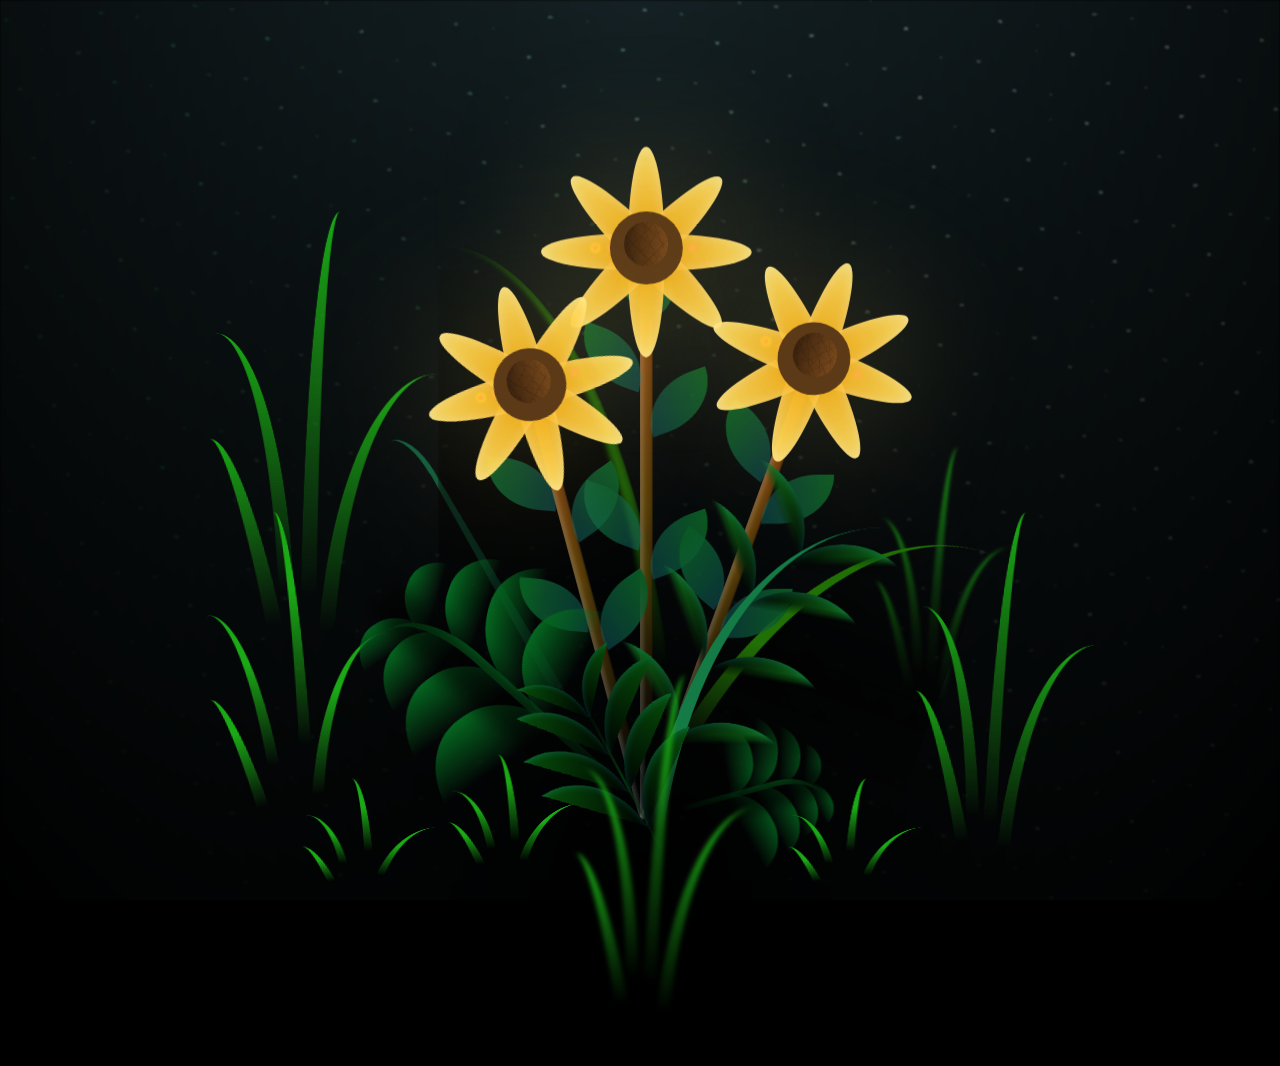
==== index.html @ c8173c96 "first commit" ====
<!DOCTYPE html>
<html lang="pt-br">
    <head>
        <meta charset="UTF-8" />
        <meta http-equiv="X-UA-Compatible" content="IE=edge" />
        <meta name="viewport" content="width=device-width, initial-scale=1.0" />
        <link rel="stylesheet" href="./src/style/style.css">
        <link rel="shortcut icon" href="./src/icons8-flower-96.png" type="image/x-icon">
        <title>Flores</title>
    </head>
    <body class="container">
        <div class="night"></div>
        <div class="flowers">
            <div class="flower flower--1">
                <div class="flower__leafs flower__leafs--1">
                    <div class="flower__leaf flower__leaf--1"></div>
                    <div class="flower__leaf flower__leaf--2"></div>
                    <div class="flower__leaf flower__leaf--3"></div>
                    <div class="flower__leaf flower__leaf--4"></div>
                    <div class="flower__leaf flower__leaf--5"></div>
                    <div class="flower__leaf flower__leaf--6"></div>
                    <div class="flower__leaf flower__leaf--7"></div>
                    <div class="flower__leaf flower__leaf--8"></div>
                    <div class="flower__white-circle"></div>

                    <div class="flower__light flower__light--1"></div>
                    <div class="flower__light flower__light--2"></div>
                    <div class="flower__light flower__light--3"></div>
                    <div class="flower__light flower__light--4"></div>
                    <div class="flower__light flower__light--5"></div>
                    <div class="flower__light flower__light--6"></div>
                    <div class="flower__light flower__light--7"></div>
                    <div class="flower__light flower__light--8"></div>
                </div>
                <div class="flower__line">
                    <div class="flower__line__leaf flower__line__leaf--1"></div>
                    <div class="flower__line__leaf flower__line__leaf--2"></div>
                    <div class="flower__line__leaf flower__line__leaf--3"></div>
                    <div class="flower__line__leaf flower__line__leaf--4"></div>
                    <div class="flower__line__leaf flower__line__leaf--5"></div>
                    <div class="flower__line__leaf flower__line__leaf--6"></div>
                </div>
            </div>

            <div class="flower flower--2">
                <div class="flower__leafs flower__leafs--2">
                    <div class="flower__leaf flower__leaf--1"></div>
                    <div class="flower__leaf flower__leaf--2"></div>
                    <div class="flower__leaf flower__leaf--3"></div>
                    <div class="flower__leaf flower__leaf--4"></div>
                    <div class="flower__leaf flower__leaf--5"></div>
                    <div class="flower__leaf flower__leaf--6"></div>
                    <div class="flower__leaf flower__leaf--7"></div>
                    <div class="flower__leaf flower__leaf--8"></div>
                    <div class="flower__white-circle"></div>

                    <div class="flower__light flower__light--1"></div>
                    <div class="flower__light flower__light--2"></div>
                    <div class="flower__light flower__light--3"></div>
                    <div class="flower__light flower__light--4"></div>
                    <div class="flower__light flower__light--5"></div>
                    <div class="flower__light flower__light--6"></div>
                    <div class="flower__light flower__light--7"></div>
                    <div class="flower__light flower__light--8"></div>
                </div>
                <div class="flower__line">
                    <div class="flower__line__leaf flower__line__leaf--1"></div>
                    <div class="flower__line__leaf flower__line__leaf--2"></div>
                    <div class="flower__line__leaf flower__line__leaf--3"></div>
                    <div class="flower__line__leaf flower__line__leaf--4"></div>
                </div>
            </div>

            <div class="flower flower--3">
                <div class="flower__leafs flower__leafs--3">
                    <div class="flower__leaf flower__leaf--1"></div>
                    <div class="flower__leaf flower__leaf--2"></div>
                    <div class="flower__leaf flower__leaf--3"></div>
                    <div class="flower__leaf flower__leaf--4"></div>
                    <div class="flower__leaf flower__leaf--5"></div>
                    <div class="flower__leaf flower__leaf--6"></div>
                    <div class="flower__leaf flower__leaf--7"></div>
                    <div class="flower__leaf flower__leaf--8"></div>
                    <div class="flower__white-circle"></div>

                    <div class="flower__light flower__light--1"></div>
                    <div class="flower__light flower__light--2"></div>
                    <div class="flower__light flower__light--3"></div>
                    <div class="flower__light flower__light--4"></div>
                    <div class="flower__light flower__light--5"></div>
                    <div class="flower__light flower__light--6"></div>
                    <div class="flower__light flower__light--7"></div>
                    <div class="flower__light flower__light--8"></div>
                </div>
                <div class="flower__line">
                    <div class="flower__line__leaf flower__line__leaf--1"></div>
                    <div class="flower__line__leaf flower__line__leaf--2"></div>
                    <div class="flower__line__leaf flower__line__leaf--3"></div>
                    <div class="flower__line__leaf flower__line__leaf--4"></div>
                </div>
            </div>

            <div class="grow-ans" style="--d: 1.2s">
                <div class="flower__g-long">
                    <div class="flower__g-long__top"></div>
                    <div class="flower__g-long__bottom"></div>
                </div>
            </div>

            <div class="growing-grass">
                <div class="flower__grass flower__grass--1">
                    <div class="flower__grass--top"></div>
                    <div class="flower__grass--bottom"></div>
                    <div
                        class="flower__grass__leaf flower__grass__leaf--1"
                    ></div>
                    <div
                        class="flower__grass__leaf flower__grass__leaf--2"
                    ></div>
                    <div
                        class="flower__grass__leaf flower__grass__leaf--3"
                    ></div>
                    <div
                        class="flower__grass__leaf flower__grass__leaf--4"
                    ></div>
                    <div
                        class="flower__grass__leaf flower__grass__leaf--5"
                    ></div>
                    <div
                        class="flower__grass__leaf flower__grass__leaf--6"
                    ></div>
                    <div
                        class="flower__grass__leaf flower__grass__leaf--7"
                    ></div>
                    <div
                        class="flower__grass__leaf flower__grass__leaf--8"
                    ></div>
                    <div class="flower__grass__overlay"></div>
                </div>
            </div>

            <div class="growing-grass">
                <div class="flower__grass flower__grass--2">
                    <div class="flower__grass--top"></div>
                    <div class="flower__grass--bottom"></div>
                    <div
                        class="flower__grass__leaf flower__grass__leaf--1"
                    ></div>
                    <div
                        class="flower__grass__leaf flower__grass__leaf--2"
                    ></div>
                    <div
                        class="flower__grass__leaf flower__grass__leaf--3"
                    ></div>
                    <div
                        class="flower__grass__leaf flower__grass__leaf--4"
                    ></div>
                    <div
                        class="flower__grass__leaf flower__grass__leaf--5"
                    ></div>
                    <div
                        class="flower__grass__leaf flower__grass__leaf--6"
                    ></div>
                    <div
                        class="flower__grass__leaf flower__grass__leaf--7"
                    ></div>
                    <div
                        class="flower__grass__leaf flower__grass__leaf--8"
                    ></div>
                    <div class="flower__grass__overlay"></div>
                </div>
            </div>

            <div class="grow-ans" style="--d: 2.4s">
                <div class="flower__g-right flower__g-right--1">
                    <div class="leaf"></div>
                </div>
            </div>

            <div class="grow-ans" style="--d: 2.8s">
                <div class="flower__g-right flower__g-right--2">
                    <div class="leaf"></div>
                </div>
            </div>

            <div class="grow-ans" style="--d: 2.8s">
                <div class="flower__g-front">
                    <div
                        class="flower__g-front__leaf-wrapper flower__g-front__leaf-wrapper--1"
                    >
                        <div class="flower__g-front__leaf"></div>
                    </div>
                    <div
                        class="flower__g-front__leaf-wrapper flower__g-front__leaf-wrapper--2"
                    >
                        <div class="flower__g-front__leaf"></div>
                    </div>
                    <div
                        class="flower__g-front__leaf-wrapper flower__g-front__leaf-wrapper--3"
                    >
                        <div class="flower__g-front__leaf"></div>
                    </div>
                    <div
                        class="flower__g-front__leaf-wrapper flower__g-front__leaf-wrapper--4"
                    >
                        <div class="flower__g-front__leaf"></div>
                    </div>
                    <div
                        class="flower__g-front__leaf-wrapper flower__g-front__leaf-wrapper--5"
                    >
                        <div class="flower__g-front__leaf"></div>
                    </div>
                    <div
                        class="flower__g-front__leaf-wrapper flower__g-front__leaf-wrapper--6"
                    >
                        <div class="flower__g-front__leaf"></div>
                    </div>
                    <div
                        class="flower__g-front__leaf-wrapper flower__g-front__leaf-wrapper--7"
                    >
                        <div class="flower__g-front__leaf"></div>
                    </div>
                    <div
                        class="flower__g-front__leaf-wrapper flower__g-front__leaf-wrapper--8"
                    >
                        <div class="flower__g-front__leaf"></div>
                    </div>
                    <div class="flower__g-front__line"></div>
                </div>
            </div>

            <div class="grow-ans" style="--d: 3.2s">
                <div class="flower__g-fr">
                    <div class="leaf"></div>
                    <div class="flower__g-fr__leaf flower__g-fr__leaf--1"></div>
                    <div class="flower__g-fr__leaf flower__g-fr__leaf--2"></div>
                    <div class="flower__g-fr__leaf flower__g-fr__leaf--3"></div>
                    <div class="flower__g-fr__leaf flower__g-fr__leaf--4"></div>
                    <div class="flower__g-fr__leaf flower__g-fr__leaf--5"></div>
                    <div class="flower__g-fr__leaf flower__g-fr__leaf--6"></div>
                    <div class="flower__g-fr__leaf flower__g-fr__leaf--7"></div>
                    <div class="flower__g-fr__leaf flower__g-fr__leaf--8"></div>
                </div>
            </div>

            <div class="long-g long-g--0">
                <div class="grow-ans" style="--d: 3s">
                    <div class="leaf leaf--0"></div>
                </div>
                <div class="grow-ans" style="--d: 2.2s">
                    <div class="leaf leaf--1"></div>
                </div>
                <div class="grow-ans" style="--d: 3.4s">
                    <div class="leaf leaf--2"></div>
                </div>
                <div class="grow-ans" style="--d: 3.6s">
                    <div class="leaf leaf--3"></div>
                </div>
            </div>

            <div class="long-g long-g--1">
                <div class="grow-ans" style="--d: 3.6s">
                    <div class="leaf leaf--0"></div>
                </div>
                <div class="grow-ans" style="--d: 3.8s">
                    <div class="leaf leaf--1"></div>
                </div>
                <div class="grow-ans" style="--d: 4s">
                    <div class="leaf leaf--2"></div>
                </div>
                <div class="grow-ans" style="--d: 4.2s">
                    <div class="leaf leaf--3"></div>
                </div>
            </div>

            <div class="long-g long-g--2">
                <div class="grow-ans" style="--d: 4s">
                    <div class="leaf leaf--0"></div>
                </div>
                <div class="grow-ans" style="--d: 4.2s">
                    <div class="leaf leaf--1"></div>
                </div>
                <div class="grow-ans" style="--d: 4.4s">
                    <div class="leaf leaf--2"></div>
                </div>
                <div class="grow-ans" style="--d: 4.6s">
                    <div class="leaf leaf--3"></div>
                </div>
            </div>

            <div class="long-g long-g--3">
                <div class="grow-ans" style="--d: 4s">
                    <div class="leaf leaf--0"></div>
                </div>
                <div class="grow-ans" style="--d: 4.2s">
                    <div class="leaf leaf--1"></div>
                </div>
                <div class="grow-ans" style="--d: 3s">
                    <div class="leaf leaf--2"></div>
                </div>
                <div class="grow-ans" style="--d: 3.6s">
                    <div class="leaf leaf--3"></div>
                </div>
            </div>

            <div class="long-g long-g--4">
                <div class="grow-ans" style="--d: 4s">
                    <div class="leaf leaf--0"></div>
                </div>
                <div class="grow-ans" style="--d: 4.2s">
                    <div class="leaf leaf--1"></div>
                </div>
                <div class="grow-ans" style="--d: 3s">
                    <div class="leaf leaf--2"></div>
                </div>
                <div class="grow-ans" style="--d: 3.6s">
                    <div class="leaf leaf--3"></div>
                </div>
            </div>

            <div class="long-g long-g--5">
                <div class="grow-ans" style="--d: 4s">
                    <div class="leaf leaf--0"></div>
                </div>
                <div class="grow-ans" style="--d: 4.2s">
                    <div class="leaf leaf--1"></div>
                </div>
                <div class="grow-ans" style="--d: 3s">
                    <div class="leaf leaf--2"></div>
                </div>
                <div class="grow-ans" style="--d: 3.6s">
                    <div class="leaf leaf--3"></div>
                </div>
            </div>

            <div class="long-g long-g--6">
                <div class="grow-ans" style="--d: 4.2s">
                    <div class="leaf leaf--0"></div>
                </div>
                <div class="grow-ans" style="--d: 4.4s">
                    <div class="leaf leaf--1"></div>
                </div>
                <div class="grow-ans" style="--d: 4.6s">
                    <div class="leaf leaf--2"></div>
                </div>
                <div class="grow-ans" style="--d: 4.8s">
                    <div class="leaf leaf--3"></div>
                </div>
            </div>

            <div class="long-g long-g--7">
                <div class="grow-ans" style="--d: 3s">
                    <div class="leaf leaf--0"></div>
                </div>
                <div class="grow-ans" style="--d: 3.2s">
                    <div class="leaf leaf--1"></div>
                </div>
                <div class="grow-ans" style="--d: 3.5s">
                    <div class="leaf leaf--2"></div>
                </div>
                <div class="grow-ans" style="--d: 3.6s">
                    <div class="leaf leaf--3"></div>
                </div>
            </div>
        </div>

        <script src="./src/js/script.js"></script>
    </body>
</html>
---- src/style/style.css ----
*,
*::after,
*::before {
    padding: 0;
    margin: 0;
    box-sizing: border-box;
}

:root {
    --dark-color: #000;
}

body {
    display: flex;
    align-items: flex-end;
    justify-content: center;
    min-height: 100vh;
    background-color: var(--dark-color);
    overflow: hidden;
    perspective: 1000px;
}

.night {
    position: fixed;
    left: 50%;
    top: 0;
    transform: translateX(-50%);
    width: 100%;
    height: 100%;
    filter: blur(0.1vmin);
    background-image: radial-gradient(
            ellipse at top,
            transparent 0%,
            var(--dark-color)
        ),
        radial-gradient(
            ellipse at bottom,
            var(--dark-color),
            rgba(145, 233, 255, 0.2)
        ),
        repeating-linear-gradient(
            220deg,
            rgb(0, 0, 0) 0px,
            rgb(0, 0, 0) 19px,
            transparent 19px,
            transparent 22px
        ),
        repeating-linear-gradient(
            189deg,
            rgb(0, 0, 0) 0px,
            rgb(0, 0, 0) 19px,
            transparent 19px,
            transparent 22px
        ),
        repeating-linear-gradient(
            148deg,
            rgb(0, 0, 0) 0px,
            rgb(0, 0, 0) 19px,
            transparent 19px,
            transparent 22px
        ),
        linear-gradient(90deg, rgb(7, 107, 42), rgb(240, 240, 240));
}

.flowers {
    position: relative;
    transform: scale(0.9);
}

.flower {
    position: absolute;
    bottom: 10vmin;
    transform-origin: bottom center;
    z-index: 10;
    --fl-speed: 0.3s;
}
.flower--1 {
    -webkit-animation: moving-flower-1 4s linear infinite;
    animation: moving-flower-1 4s linear infinite;
}
.flower--1 .flower__line {
    height: 70vmin;
    -webkit-animation-delay: 0.3s;
    animation-delay: 0.3s;
}
.flower--1 .flower__line__leaf--1 {
    -webkit-animation: blooming-leaf-right var(--fl-speed) 1.6s backwards;
    animation: blooming-leaf-right var(--fl-speed) 1.6s backwards;
}
.flower--1 .flower__line__leaf--2 {
    -webkit-animation: blooming-leaf-right var(--fl-speed) 1.4s backwards;
    animation: blooming-leaf-right var(--fl-speed) 1.4s backwards;
}
.flower--1 .flower__line__leaf--3 {
    -webkit-animation: blooming-leaf-left var(--fl-speed) 1.2s backwards;
    animation: blooming-leaf-left var(--fl-speed) 1.2s backwards;
}
.flower--1 .flower__line__leaf--4 {
    -webkit-animation: blooming-leaf-left var(--fl-speed) 1s backwards;
    animation: blooming-leaf-left var(--fl-speed) 1s backwards;
}
.flower--1 .flower__line__leaf--5 {
    -webkit-animation: blooming-leaf-right var(--fl-speed) 1.8s backwards;
    animation: blooming-leaf-right var(--fl-speed) 1.8s backwards;
}
.flower--1 .flower__line__leaf--6 {
    -webkit-animation: blooming-leaf-left var(--fl-speed) 2s backwards;
    animation: blooming-leaf-left var(--fl-speed) 2s backwards;
}
.flower--2 {
    left: 50%;
    transform: rotate(20deg);
    -webkit-animation: moving-flower-2 4s linear infinite;
    animation: moving-flower-2 4s linear infinite;
}
.flower--2 .flower__line {
    height: 60vmin;
    -webkit-animation-delay: 0.6s;
    animation-delay: 0.6s;
}
.flower--2 .flower__line__leaf--1 {
    -webkit-animation: blooming-leaf-right var(--fl-speed) 1.9s backwards;
    animation: blooming-leaf-right var(--fl-speed) 1.9s backwards;
}
.flower--2 .flower__line__leaf--2 {
    -webkit-animation: blooming-leaf-right var(--fl-speed) 1.7s backwards;
    animation: blooming-leaf-right var(--fl-speed) 1.7s backwards;
}
.flower--2 .flower__line__leaf--3 {
    -webkit-animation: blooming-leaf-left var(--fl-speed) 1.5s backwards;
    animation: blooming-leaf-left var(--fl-speed) 1.5s backwards;
}
.flower--2 .flower__line__leaf--4 {
    -webkit-animation: blooming-leaf-left var(--fl-speed) 1.3s backwards;
    animation: blooming-leaf-left var(--fl-speed) 1.3s backwards;
}
.flower--3 {
    left: 50%;
    transform: rotate(-15deg);
    -webkit-animation: moving-flower-3 4s linear infinite;
    animation: moving-flower-3 4s linear infinite;
}
.flower--3 .flower__line {
    -webkit-animation-delay: 0.9s;
    animation-delay: 0.9s;
}
.flower--3 .flower__line__leaf--1 {
    -webkit-animation: blooming-leaf-right var(--fl-speed) 2.5s backwards;
    animation: blooming-leaf-right var(--fl-speed) 2.5s backwards;
}
.flower--3 .flower__line__leaf--2 {
    -webkit-animation: blooming-leaf-right var(--fl-speed) 2.3s backwards;
    animation: blooming-leaf-right var(--fl-speed) 2.3s backwards;
}
.flower--3 .flower__line__leaf--3 {
    -webkit-animation: blooming-leaf-left var(--fl-speed) 2.1s backwards;
    animation: blooming-leaf-left var(--fl-speed) 2.1s backwards;
}
.flower--3 .flower__line__leaf--4 {
    -webkit-animation: blooming-leaf-left var(--fl-speed) 1.9s backwards;
    animation: blooming-leaf-left var(--fl-speed) 1.9s backwards;
}
.flower__leafs {
    position: relative;
    z-index: 10;
    -webkit-animation: blooming-flower 2s backwards;
    animation: blooming-flower 2s backwards;
}
.flower__leafs--1 {
    -webkit-animation-delay: 1.1s;
    animation-delay: 1.1s;
}
.flower__leafs--2 {
    -webkit-animation-delay: 1.4s;
    animation-delay: 1.4s;
}
.flower__leafs--3 {
    -webkit-animation-delay: 1.7s;
    animation-delay: 1.7s;
}
.flower__leafs::after {
    content: "";
    position: absolute;
    left: 50%;
    top: 0;
    transform: translate(-50%, -60%);
    width: 8vmin;
    height: 8vmin;
    background-color: #ffdd6b;
    filter: blur(10vmin);
}
.flower__leaf {
    position: absolute;
    bottom: 0;
    left: 50%;
    width: 4.5vmin;
    height: 13vmin;
    border-radius: 50% 50% 50% 50% / 90% 90% 10% 10%;
    background-color: #ffc233;
    background-image: linear-gradient(to top, #f4a300, #ffe066);
    transform-origin: bottom center;
    opacity: 0.95;
    box-shadow: inset 0 0 1.5vmin rgba(255, 255, 255, 0.4);
}
.flower__leaf--1 {
    transform: translateX(-50%) rotate(0deg);
}
.flower__leaf--2 {
    transform: translateX(-50%) rotate(45deg);
}
.flower__leaf--3 {
    transform: translateX(-50%) rotate(90deg);
}
.flower__leaf--4 {
    transform: translateX(-50%) rotate(135deg);
}
.flower__leaf--5 {
    transform: translateX(-50%) rotate(180deg);
}
.flower__leaf--6 {
    transform: translateX(-50%) rotate(225deg);
}
.flower__leaf--7 {
    transform: translateX(-50%) rotate(270deg);
}
.flower__leaf--8 {
    transform: translateX(-50%) rotate(315deg);
}
.flower__white-circle {
    position: absolute;
    left: 50%;
    bottom: -4vmin;
    width: 9vmin;
    height: 9vmin;
    transform: translateX(-50%);
    border-radius: 50%;
    background-color: #5c3a17;
    z-index: 5;
}
.flower__white-circle::after {
    content: "";
    position: absolute;
    left: 50%;
    top: 45%;
    transform: translate(-50%, -50%);
    width: 60%;
    height: 60%;
    border-radius: inherit;
    background-image: repeating-linear-gradient(
            135deg,
            rgba(0, 0, 0, 0.03) 0px,
            rgba(0, 0, 0, 0.03) 1px,
            transparent 1px,
            transparent 12px
        ),
        repeating-linear-gradient(
            45deg,
            rgba(0, 0, 0, 0.03) 0px,
            rgba(0, 0, 0, 0.03) 1px,
            transparent 1px,
            transparent 12px
        ),
        repeating-linear-gradient(
            67.5deg,
            rgba(0, 0, 0, 0.03) 0px,
            rgba(0, 0, 0, 0.03) 1px,
            transparent 1px,
            transparent 12px
        ),
        repeating-linear-gradient(
            135deg,
            rgba(0, 0, 0, 0.03) 0px,
            rgba(0, 0, 0, 0.03) 1px,
            transparent 1px,
            transparent 12px
        ),
        repeating-linear-gradient(
            45deg,
            rgba(0, 0, 0, 0.03) 0px,
            rgba(0, 0, 0, 0.03) 1px,
            transparent 1px,
            transparent 12px
        ),
        repeating-linear-gradient(
            112.5deg,
            rgba(0, 0, 0, 0.03) 0px,
            rgba(0, 0, 0, 0.03) 1px,
            transparent 1px,
            transparent 12px
        ),
        repeating-linear-gradient(
            112.5deg,
            rgba(0, 0, 0, 0.03) 0px,
            rgba(0, 0, 0, 0.03) 1px,
            transparent 1px,
            transparent 12px
        ),
        repeating-linear-gradient(
            45deg,
            rgba(0, 0, 0, 0.03) 0px,
            rgba(0, 0, 0, 0.03) 1px,
            transparent 1px,
            transparent 12px
        ),
        repeating-linear-gradient(
            22.5deg,
            rgba(0, 0, 0, 0.03) 0px,
            rgba(0, 0, 0, 0.03) 1px,
            transparent 1px,
            transparent 12px
        ),
        repeating-linear-gradient(
            45deg,
            rgba(0, 0, 0, 0.03) 0px,
            rgba(0, 0, 0, 0.03) 1px,
            transparent 1px,
            transparent 12px
        ),
        repeating-linear-gradient(
            22.5deg,
            rgba(0, 0, 0, 0.03) 0px,
            rgba(0, 0, 0, 0.03) 1px,
            transparent 1px,
            transparent 12px
        ),
        repeating-linear-gradient(
            135deg,
            rgba(0, 0, 0, 0.03) 0px,
            rgba(0, 0, 0, 0.03) 1px,
            transparent 1px,
            transparent 12px
        ),
        repeating-linear-gradient(
            157.5deg,
            rgba(0, 0, 0, 0.03) 0px,
            rgba(0, 0, 0, 0.03) 1px,
            transparent 1px,
            transparent 12px
        ),
        repeating-linear-gradient(
            67.5deg,
            rgba(0, 0, 0, 0.03) 0px,
            rgba(0, 0, 0, 0.03) 1px,
            transparent 1px,
            transparent 12px
        ),
        repeating-linear-gradient(
            67.5deg,
            rgba(0, 0, 0, 0.03) 0px,
            rgba(0, 0, 0, 0.03) 1px,
            transparent 1px,
            transparent 12px
        ),
        linear-gradient(90deg, rgb(59, 34, 14), rgb(122, 74, 28));
}
.flower__line {
    height: 55vmin;
    width: 1.5vmin;
    background-image: linear-gradient(
            to left,
            rgba(0, 0, 0, 0.2),
            transparent,
            rgba(255, 255, 255, 0.2)
        ),
        linear-gradient(to top, transparent 10%, #583e08, #944415);
    box-shadow: inset 0 0 2px rgba(0, 0, 0, 0.5);
    -webkit-animation: grow-flower-tree 4s backwards;
    animation: grow-flower-tree 4s backwards;
}
.flower__line__leaf {
    --w: 7vmin;
    --h: calc(var(--w) + 2vmin);
    position: absolute;
    top: 20%;
    left: 90%;
    width: var(--w);
    height: var(--h);
    border-top-right-radius: var(--h);
    border-bottom-left-radius: var(--h);
    background-image: linear-gradient(to top, rgba(20, 117, 122, 0.4), #095721);
}
.flower__line__leaf--1 {
    transform: rotate(70deg) rotateY(30deg);
}
.flower__line__leaf--2 {
    top: 45%;
    transform: rotate(70deg) rotateY(30deg);
}
.flower__line__leaf--3,
.flower__line__leaf--4,
.flower__line__leaf--6 {
    border-top-right-radius: 0;
    border-bottom-left-radius: 0;
    border-top-left-radius: var(--h);
    border-bottom-right-radius: var(--h);
    left: -460%;
    top: 12%;
    transform: rotate(-70deg) rotateY(30deg);
}
.flower__line__leaf--4 {
    top: 40%;
}
.flower__line__leaf--5 {
    top: 0;
    transform-origin: left;
    transform: rotate(70deg) rotateY(30deg) scale(0.6);
}
.flower__line__leaf--6 {
    top: -2%;
    left: -450%;
    transform-origin: right;
    transform: rotate(-70deg) rotateY(30deg) scale(0.6);
}
.flower__light {
    position: absolute;
    bottom: 0vmin;
    width: 1vmin;
    height: 1vmin;
    background-color: rgb(255, 251, 0);
    border-radius: 50%;
    filter: blur(0.2vmin);
    -webkit-animation: light-ans 4s linear infinite backwards;
    animation: light-ans 4s linear infinite backwards;
}
.flower__light:nth-child(odd) {
    background-color: #ffab40;
}
.flower__light--1 {
    left: -2vmin;
    -webkit-animation-delay: 1s;
    animation-delay: 1s;
}
.flower__light--2 {
    left: 3vmin;
    -webkit-animation-delay: 0.5s;
    animation-delay: 0.5s;
}
.flower__light--3 {
    left: -6vmin;
    -webkit-animation-delay: 0.3s;
    animation-delay: 0.3s;
}
.flower__light--4 {
    left: 6vmin;
    -webkit-animation-delay: 0.9s;
    animation-delay: 0.9s;
}
.flower__light--5 {
    left: -1vmin;
    -webkit-animation-delay: 1.5s;
    animation-delay: 1.5s;
}
.flower__light--6 {
    left: -4vmin;
    -webkit-animation-delay: 3s;
    animation-delay: 3s;
}
.flower__light--7 {
    left: 3vmin;
    -webkit-animation-delay: 2s;
    animation-delay: 2s;
}
.flower__light--8 {
    left: -6vmin;
    -webkit-animation-delay: 3.5s;
    animation-delay: 3.5s;
}
.flower__grass {
    --c: #04661f;
    --line-w: 1.5vmin;
    position: absolute;
    bottom: 12vmin;
    left: -7vmin;
    display: flex;
    flex-direction: column;
    align-items: flex-end;
    z-index: 20;
    transform-origin: bottom center;
    transform: rotate(-48deg) rotateY(40deg);
}
.flower__grass--1 {
    -webkit-animation: moving-grass 2s linear infinite;
    animation: moving-grass 2s linear infinite;
}
.flower__grass--2 {
    left: 2vmin;
    bottom: 10vmin;
    transform: scale(0.5) rotate(75deg) rotateX(10deg) rotateY(-200deg);
    opacity: 0.8;
    z-index: 0;
    -webkit-animation: moving-grass--2 1.5s linear infinite;
    animation: moving-grass--2 1.5s linear infinite;
}
.flower__grass--top {
    width: 7vmin;
    height: 10vmin;
    border-top-right-radius: 100%;
    border-right: var(--line-w) solid var(--c);
    transform-origin: bottom center;
    transform: rotate(-2deg);
}
.flower__grass--bottom {
    margin-top: -2px;
    width: var(--line-w);
    height: 25vmin;
    background-image: linear-gradient(to top, transparent, var(--c));
}
.flower__grass__leaf {
    --size: 10vmin;
    position: absolute;
    width: calc(var(--size) * 2.1);
    height: var(--size);
    border-top-left-radius: var(--size);
    border-top-right-radius: var(--size);
    background-image: linear-gradient(
        to top,
        transparent,
        transparent 30%,
        var(--c)
    );
    z-index: 100;
}
.flower__grass__leaf--1 {
    top: -6%;
    left: 30%;
    --size: 6vmin;
    transform: rotate(-20deg);
    -webkit-animation: growing-grass-ans--1 2s 2.6s backwards;
    animation: growing-grass-ans--1 2s 2.6s backwards;
}
@-webkit-keyframes growing-grass-ans--1 {
    0% {
        transform-origin: bottom left;
        transform: rotate(-20deg) scale(0);
    }
}
@keyframes growing-grass-ans--1 {
    0% {
        transform-origin: bottom left;
        transform: rotate(-20deg) scale(0);
    }
}
.flower__grass__leaf--2 {
    top: -5%;
    left: -110%;
    --size: 6vmin;
    transform: rotate(10deg);
    -webkit-animation: growing-grass-ans--2 2s 2.4s linear backwards;
    animation: growing-grass-ans--2 2s 2.4s linear backwards;
}
@-webkit-keyframes growing-grass-ans--2 {
    0% {
        transform-origin: bottom right;
        transform: rotate(10deg) scale(0);
    }
}
@keyframes growing-grass-ans--2 {
    0% {
        transform-origin: bottom right;
        transform: rotate(10deg) scale(0);
    }
}
.flower__grass__leaf--3 {
    top: 5%;
    left: 60%;
    --size: 8vmin;
    transform: rotate(-18deg) rotateX(-20deg);
    -webkit-animation: growing-grass-ans--3 2s 2.2s linear backwards;
    animation: growing-grass-ans--3 2s 2.2s linear backwards;
}
@-webkit-keyframes growing-grass-ans--3 {
    0% {
        transform-origin: bottom left;
        transform: rotate(-18deg) rotateX(-20deg) scale(0);
    }
}
@keyframes growing-grass-ans--3 {
    0% {
        transform-origin: bottom left;
        transform: rotate(-18deg) rotateX(-20deg) scale(0);
    }
}
.flower__grass__leaf--4 {
    top: 6%;
    left: -135%;
    --size: 8vmin;
    transform: rotate(2deg);
    -webkit-animation: growing-grass-ans--4 2s 2s linear backwards;
    animation: growing-grass-ans--4 2s 2s linear backwards;
}
@-webkit-keyframes growing-grass-ans--4 {
    0% {
        transform-origin: bottom right;
        transform: rotate(2deg) scale(0);
    }
}
@keyframes growing-grass-ans--4 {
    0% {
        transform-origin: bottom right;
        transform: rotate(2deg) scale(0);
    }
}
.flower__grass__leaf--5 {
    top: 20%;
    left: 60%;
    --size: 10vmin;
    transform: rotate(-24deg) rotateX(-20deg);
    -webkit-animation: growing-grass-ans--5 2s 1.8s linear backwards;
    animation: growing-grass-ans--5 2s 1.8s linear backwards;
}
@-webkit-keyframes growing-grass-ans--5 {
    0% {
        transform-origin: bottom left;
        transform: rotate(-24deg) rotateX(-20deg) scale(0);
    }
}
@keyframes growing-grass-ans--5 {
    0% {
        transform-origin: bottom left;
        transform: rotate(-24deg) rotateX(-20deg) scale(0);
    }
}
.flower__grass__leaf--6 {
    top: 22%;
    left: -180%;
    --size: 10vmin;
    transform: rotate(10deg);
    -webkit-animation: growing-grass-ans--6 2s 1.6s linear backwards;
    animation: growing-grass-ans--6 2s 1.6s linear backwards;
}
@-webkit-keyframes growing-grass-ans--6 {
    0% {
        transform-origin: bottom right;
        transform: rotate(10deg) scale(0);
    }
}
@keyframes growing-grass-ans--6 {
    0% {
        transform-origin: bottom right;
        transform: rotate(10deg) scale(0);
    }
}
.flower__grass__leaf--7 {
    top: 39%;
    left: 70%;
    --size: 10vmin;
    transform: rotate(-10deg);
    -webkit-animation: growing-grass-ans--7 2s 1.4s linear backwards;
    animation: growing-grass-ans--7 2s 1.4s linear backwards;
}
@-webkit-keyframes growing-grass-ans--7 {
    0% {
        transform-origin: bottom left;
        transform: rotate(-10deg) scale(0);
    }
}
@keyframes growing-grass-ans--7 {
    0% {
        transform-origin: bottom left;
        transform: rotate(-10deg) scale(0);
    }
}
.flower__grass__leaf--8 {
    top: 40%;
    left: -215%;
    --size: 11vmin;
    transform: rotate(10deg);
    -webkit-animation: growing-grass-ans--8 2s 1.2s linear backwards;
    animation: growing-grass-ans--8 2s 1.2s linear backwards;
}
@-webkit-keyframes growing-grass-ans--8 {
    0% {
        transform-origin: bottom right;
        transform: rotate(10deg) scale(0);
    }
}
@keyframes growing-grass-ans--8 {
    0% {
        transform-origin: bottom right;
        transform: rotate(10deg) scale(0);
    }
}
.flower__grass__overlay {
    position: absolute;
    top: -10%;
    right: 0%;
    width: 100%;
    height: 100%;
    background-color: rgba(0, 0, 0, 0.6);
    filter: blur(1.5vmin);
    z-index: 100;
}
.flower__g-long {
    --w: 2vmin;
    --h: 6vmin;
    --c: #0e5b3c;
    position: absolute;
    bottom: 10vmin;
    left: -3vmin;
    transform-origin: bottom center;
    transform: rotate(-30deg) rotateY(-20deg);
    display: flex;
    flex-direction: column;
    align-items: flex-end;
    -webkit-animation: flower-g-long-ans 3s linear infinite;
    animation: flower-g-long-ans 3s linear infinite;
}
@-webkit-keyframes flower-g-long-ans {
    0%,
    100% {
        transform: rotate(-30deg) rotateY(-20deg);
    }
    50% {
        transform: rotate(-32deg) rotateY(-20deg);
    }
}
@keyframes flower-g-long-ans {
    0%,
    100% {
        transform: rotate(-30deg) rotateY(-20deg);
    }
    50% {
        transform: rotate(-32deg) rotateY(-20deg);
    }
}
.flower__g-long__top {
    top: calc(var(--h) * -1);
    width: calc(var(--w) + 1vmin);
    height: var(--h);
    border-top-right-radius: 100%;
    border-right: 0.7vmin solid var(--c);
    transform: translate(-0.7vmin, 1vmin);
}
.flower__g-long__bottom {
    width: var(--w);
    height: 50vmin;
    transform-origin: bottom center;
    background-image: linear-gradient(to top, transparent 30%, var(--c));
    box-shadow: inset 0 0 2px rgba(0, 0, 0, 0.5);
    -webkit-clip-path: polygon(35% 0, 65% 1%, 100% 100%, 0% 100%);
    clip-path: polygon(35% 0, 65% 1%, 100% 100%, 0% 100%);
}
.flower__g-right {
    position: absolute;
    bottom: 6vmin;
    left: -2vmin;
    transform-origin: bottom left;
    transform: rotate(20deg);
}
.flower__g-right .leaf {
    width: 30vmin;
    height: 50vmin;
    border-top-left-radius: 100%;
    border-left: 2vmin solid #217005;
    background-image: linear-gradient(
        to bottom,
        transparent,
        var(--dark-color) 60%
    );
    -webkit-mask-image: linear-gradient(to top, transparent 30%, #24803e 60%);
}
.flower__g-right--1 {
    -webkit-animation: flower-g-right-ans 2.5s linear infinite;
    animation: flower-g-right-ans 2.5s linear infinite;
}
.flower__g-right--2 {
    left: 5vmin;
    transform: rotateY(-180deg);
    -webkit-animation: flower-g-right-ans--2 3s linear infinite;
    animation: flower-g-right-ans--2 3s linear infinite;
}
.flower__g-right--2 .leaf {
    height: 75vmin;
    filter: blur(0.3vmin);
    opacity: 0.8;
}
@-webkit-keyframes flower-g-right-ans {
    0%,
    100% {
        transform: rotate(20deg);
    }
    50% {
        transform: rotate(24deg) rotateX(-20deg);
    }
}
@keyframes flower-g-right-ans {
    0%,
    100% {
        transform: rotate(20deg);
    }
    50% {
        transform: rotate(24deg) rotateX(-20deg);
    }
}
@-webkit-keyframes flower-g-right-ans--2 {
    0%,
    100% {
        transform: rotateY(-180deg) rotate(0deg) rotateX(-20deg);
    }
    50% {
        transform: rotateY(-180deg) rotate(6deg) rotateX(-20deg);
    }
}
@keyframes flower-g-right-ans--2 {
    0%,
    100% {
        transform: rotateY(-180deg) rotate(0deg) rotateX(-20deg);
    }
    50% {
        transform: rotateY(-180deg) rotate(6deg) rotateX(-20deg);
    }
}
.flower__g-front {
    position: absolute;
    bottom: 6vmin;
    left: 2.5vmin;
    z-index: 100;
    transform-origin: bottom center;
    transform: rotate(-28deg) rotateY(30deg) scale(1.04);
    -webkit-animation: flower__g-front-ans 2s linear infinite;
    animation: flower__g-front-ans 2s linear infinite;
}
@-webkit-keyframes flower__g-front-ans {
    0%,
    100% {
        transform: rotate(-28deg) rotateY(30deg) scale(1.04);
    }
    50% {
        transform: rotate(-35deg) rotateY(40deg) scale(1.04);
    }
}
@keyframes flower__g-front-ans {
    0%,
    100% {
        transform: rotate(-28deg) rotateY(30deg) scale(1.04);
    }
    50% {
        transform: rotate(-35deg) rotateY(40deg) scale(1.04);
    }
}
.flower__g-front__line {
    width: 0.3vmin;
    height: 20vmin;
    background-image: linear-gradient(
        to top,
        transparent,
        #042e0b,
        transparent 100%
    );
    position: relative;
}
.flower__g-front__leaf-wrapper {
    position: absolute;
    top: 0;
    left: 0;
    transform-origin: bottom left;
    transform: rotate(10deg);
}
.flower__g-front__leaf-wrapper:nth-child(even) {
    left: 0vmin;
    transform: rotateY(-180deg) rotate(5deg);
    -webkit-animation: flower__g-front__leaf-left-ans 1s ease-in backwards;
    animation: flower__g-front__leaf-left-ans 1s ease-in backwards;
}
.flower__g-front__leaf-wrapper:nth-child(odd) {
    -webkit-animation: flower__g-front__leaf-ans 1s ease-in backwards;
    animation: flower__g-front__leaf-ans 1s ease-in backwards;
}
.flower__g-front__leaf-wrapper--1 {
    top: -8vmin;
    transform: scale(0.7);
    -webkit-animation: flower__g-front__leaf-ans 1s 5.5s ease-in backwards !important;
    animation: flower__g-front__leaf-ans 1s 5.5s ease-in backwards !important;
}
.flower__g-front__leaf-wrapper--2 {
    top: -8vmin;
    transform: rotateY(-180deg) scale(0.7) !important;
    -webkit-animation: flower__g-front__leaf-left-ans-2 1s 4.6s ease-in
        backwards !important;
    animation: flower__g-front__leaf-left-ans-2 1s 4.6s ease-in backwards !important;
}
.flower__g-front__leaf-wrapper--3 {
    top: -3vmin;
    -webkit-animation: flower__g-front__leaf-ans 1s 4.6s ease-in backwards;
    animation: flower__g-front__leaf-ans 1s 4.6s ease-in backwards;
}
.flower__g-front__leaf-wrapper--4 {
    top: -3vmin;
    transform: rotateY(-180deg) scale(0.9) !important;
    -webkit-animation: flower__g-front__leaf-left-ans-2 1s 4.6s ease-in
        backwards !important;
    animation: flower__g-front__leaf-left-ans-2 1s 4.6s ease-in backwards !important;
}
@-webkit-keyframes flower__g-front__leaf-left-ans-2 {
    0% {
        transform: rotateY(-180deg) scale(0);
    }
}
@keyframes flower__g-front__leaf-left-ans-2 {
    0% {
        transform: rotateY(-180deg) scale(0);
    }
}
.flower__g-front__leaf-wrapper--5,
.flower__g-front__leaf-wrapper--6 {
    top: 2vmin;
}
.flower__g-front__leaf-wrapper--7,
.flower__g-front__leaf-wrapper--8 {
    top: 6.5vmin;
}
.flower__g-front__leaf-wrapper--2 {
    -webkit-animation-delay: 5.2s !important;
    animation-delay: 5.2s !important;
}
.flower__g-front__leaf-wrapper--3 {
    -webkit-animation-delay: 4.9s !important;
    animation-delay: 4.9s !important;
}
.flower__g-front__leaf-wrapper--5 {
    -webkit-animation-delay: 4.3s !important;
    animation-delay: 4.3s !important;
}
.flower__g-front__leaf-wrapper--6 {
    -webkit-animation-delay: 4.1s !important;
    animation-delay: 4.1s !important;
}
.flower__g-front__leaf-wrapper--7 {
    -webkit-animation-delay: 3.8s !important;
    animation-delay: 3.8s !important;
}
.flower__g-front__leaf-wrapper--8 {
    -webkit-animation-delay: 3.5s !important;
    animation-delay: 3.5s !important;
}
@-webkit-keyframes flower__g-front__leaf-ans {
    0% {
        transform: rotate(10deg) scale(0);
    }
}
@keyframes flower__g-front__leaf-ans {
    0% {
        transform: rotate(10deg) scale(0);
    }
}
@-webkit-keyframes flower__g-front__leaf-left-ans {
    0% {
        transform: rotateY(-180deg) rotate(5deg) scale(0);
    }
}
@keyframes flower__g-front__leaf-left-ans {
    0% {
        transform: rotateY(-180deg) rotate(5deg) scale(0);
    }
}
.flower__g-front__leaf {
    width: 10vmin;
    height: 10vmin;
    border-radius: 100% 0% 0% 100%/100% 100% 0% 0%;
    box-shadow: inset 0 2px 1vmin hsla(184deg, 97%, 58%, 0.2);
    background-image: linear-gradient(
            to bottom left,
            transparent,
            var(--dark-color)
        ),
        linear-gradient(
            to bottom right,
            #064f0a 50%,
            transparent 50%,
            transparent
        );
    -webkit-mask-image: linear-gradient(
        to bottom right,
        #097149 50%,
        transparent 50%,
        transparent
    );
    mask-image: linear-gradient(
        to bottom right,
        #0e8723 50%,
        transparent 50%,
        transparent
    );
}
.flower__g-fr {
    position: absolute;
    bottom: -4vmin;
    left: vmin;
    transform-origin: bottom left;
    z-index: 10;
    -webkit-animation: flower__g-fr-ans 2s linear infinite;
    animation: flower__g-fr-ans 2s linear infinite;
}
@-webkit-keyframes flower__g-fr-ans {
    0%,
    100% {
        transform: rotate(2deg);
    }
    50% {
        transform: rotate(4deg);
    }
}
@keyframes flower__g-fr-ans {
    0%,
    100% {
        transform: rotate(2deg);
    }
    50% {
        transform: rotate(4deg);
    }
}
.flower__g-fr .leaf {
    width: 30vmin;
    height: 50vmin;
    border-top-left-radius: 100%;
    border-left: 2vmin solid #147b47;
    -webkit-mask-image: linear-gradient(to top, transparent 25%, #0e4e2a 50%);
    position: relative;
    z-index: 1;
}
.flower__g-fr__leaf {
    position: absolute;
    top: 0;
    left: 0;
    width: 10vmin;
    height: 10vmin;
    border-radius: 100% 0% 0% 100%/100% 100% 0% 0%;
    box-shadow: inset 0 2px 1vmin hsla(184deg, 97%, 58%, 0.2);
    background-image: linear-gradient(
            to bottom left,
            transparent,
            var(--dark-color) 98%
        ),
        linear-gradient(
            to bottom right,
            #106e18 45%,
            transparent 50%,
            transparent
        );
    -webkit-mask-image: linear-gradient(
        135deg,
        #175f22 40%,
        transparent 50%,
        transparent
    );
}
.flower__g-fr__leaf--1 {
    left: 20vmin;
    transform: rotate(45deg);
    -webkit-animation: flower__g-fr-leaft-ans-1 0.5s 5.2s linear backwards;
    animation: flower__g-fr-leaft-ans-1 0.5s 5.2s linear backwards;
}
@-webkit-keyframes flower__g-fr-leaft-ans-1 {
    0% {
        transform-origin: left;
        transform: rotate(45deg) scale(0);
    }
}
@keyframes flower__g-fr-leaft-ans-1 {
    0% {
        transform-origin: left;
        transform: rotate(45deg) scale(0);
    }
}
.flower__g-fr__leaf--2 {
    left: 12vmin;
    top: -7vmin;
    transform: rotate(25deg) rotateY(-180deg);
    -webkit-animation: flower__g-fr-leaft-ans-6 0.5s 5s linear backwards;
    animation: flower__g-fr-leaft-ans-6 0.5s 5s linear backwards;
}
.flower__g-fr__leaf--3 {
    left: 15vmin;
    top: 6vmin;
    transform: rotate(55deg);
    -webkit-animation: flower__g-fr-leaft-ans-5 0.5s 4.8s linear backwards;
    animation: flower__g-fr-leaft-ans-5 0.5s 4.8s linear backwards;
}
.flower__g-fr__leaf--4 {
    left: 6vmin;
    top: -2vmin;
    transform: rotate(25deg) rotateY(-180deg);
    -webkit-animation: flower__g-fr-leaft-ans-6 0.5s 4.6s linear backwards;
    animation: flower__g-fr-leaft-ans-6 0.5s 4.6s linear backwards;
}
.flower__g-fr__leaf--5 {
    left: 10vmin;
    top: 14vmin;
    transform: rotate(55deg);
    -webkit-animation: flower__g-fr-leaft-ans-5 0.5s 4.4s linear backwards;
    animation: flower__g-fr-leaft-ans-5 0.5s 4.4s linear backwards;
}
@-webkit-keyframes flower__g-fr-leaft-ans-5 {
    0% {
        transform-origin: left;
        transform: rotate(55deg) scale(0);
    }
}
@keyframes flower__g-fr-leaft-ans-5 {
    0% {
        transform-origin: left;
        transform: rotate(55deg) scale(0);
    }
}
.flower__g-fr__leaf--6 {
    left: 0vmin;
    top: 6vmin;
    transform: rotate(25deg) rotateY(-180deg);
    -webkit-animation: flower__g-fr-leaft-ans-6 0.5s 4.2s linear backwards;
    animation: flower__g-fr-leaft-ans-6 0.5s 4.2s linear backwards;
}
@-webkit-keyframes flower__g-fr-leaft-ans-6 {
    0% {
        transform-origin: right;
        transform: rotate(25deg) rotateY(-180deg) scale(0);
    }
}
@keyframes flower__g-fr-leaft-ans-6 {
    0% {
        transform-origin: right;
        transform: rotate(25deg) rotateY(-180deg) scale(0);
    }
}
.flower__g-fr__leaf--7 {
    left: 5vmin;
    top: 22vmin;
    transform: rotate(45deg);
    -webkit-animation: flower__g-fr-leaft-ans-7 0.5s 4s linear backwards;
    animation: flower__g-fr-leaft-ans-7 0.5s 4s linear backwards;
}
@-webkit-keyframes flower__g-fr-leaft-ans-7 {
    0% {
        transform-origin: left;
        transform: rotate(45deg) scale(0);
    }
}
@keyframes flower__g-fr-leaft-ans-7 {
    0% {
        transform-origin: left;
        transform: rotate(45deg) scale(0);
    }
}
.flower__g-fr__leaf--8 {
    left: -4vmin;
    top: 15vmin;
    transform: rotate(15deg) rotateY(-180deg);
    -webkit-animation: flower__g-fr-leaft-ans-8 0.5s 3.8s linear backwards;
    animation: flower__g-fr-leaft-ans-8 0.5s 3.8s linear backwards;
}
@-webkit-keyframes flower__g-fr-leaft-ans-8 {
    0% {
        transform-origin: right;
        transform: rotate(15deg) rotateY(-180deg) scale(0);
    }
}
@keyframes flower__g-fr-leaft-ans-8 {
    0% {
        transform-origin: right;
        transform: rotate(15deg) rotateY(-180deg) scale(0);
    }
}

.long-g {
    position: absolute;
    bottom: 25vmin;
    left: -42vmin;
    transform-origin: bottom left;
}
.long-g--1 {
    bottom: 0vmin;
    transform: scale(0.8) rotate(-5deg);
}
.long-g--1 .leaf {
    -webkit-mask-image: linear-gradient(
        to top,
        transparent 40%,
        #196d2a 80%
    ) !important;
}
.long-g--1 .leaf--1 {
    --w: 5vmin;
    --h: 60vmin;
    left: -2vmin;
    transform: rotate(3deg) rotateY(-180deg);
}
.long-g--2,
.long-g--3 {
    bottom: -3vmin;
    left: -35vmin;
    transform-origin: center;
    transform: scale(0.6) rotateX(60deg);
}
.long-g--2 .leaf,
.long-g--3 .leaf {
    -webkit-mask-image: linear-gradient(
        to top,
        transparent 50%,
        #176220 80%
    ) !important;
}
.long-g--2 .leaf--1,
.long-g--3 .leaf--1 {
    left: -1vmin;
    transform: rotateY(-180deg);
}
.long-g--3 {
    left: -17vmin;
    bottom: 0vmin;
}
.long-g--3 .leaf {
    -webkit-mask-image: linear-gradient(
        to top,
        transparent 40%,
        #176220 80%
    ) !important;
}
.long-g--4 {
    left: 25vmin;
    bottom: -3vmin;
    transform-origin: center;
    transform: scale(0.6) rotateX(60deg);
}
.long-g--4 .leaf {
    -webkit-mask-image: linear-gradient(
        to top,
        transparent 50%,
        #176220 80%
    ) !important;
}
.long-g--5 {
    left: 42vmin;
    bottom: 0vmin;
    transform: scale(0.8) rotate(2deg);
}
.long-g--6 {
    left: 0vmin;
    bottom: -20vmin;
    z-index: 100;
    filter: blur(0.3vmin);
    transform: scale(0.8) rotate(2deg);
}
.long-g--7 {
    left: 35vmin;
    bottom: 20vmin;
    z-index: -1;
    filter: blur(0.3vmin);
    transform: scale(0.6) rotate(2deg);
    opacity: 0.7;
}
.long-g .leaf {
    --w: 15vmin;
    --h: 40vmin;
    --c: #1aaa15;
    position: absolute;
    bottom: 0;
    width: var(--w);
    height: var(--h);
    border-top-left-radius: 100%;
    border-left: 2vmin solid var(--c);
    -webkit-mask-image: linear-gradient(
        to top,
        transparent 20%,
        var(--dark-color)
    );
    transform-origin: bottom center;
}
.long-g .leaf--0 {
    left: 2vmin;
    -webkit-animation: leaf-ans-1 4s linear infinite;
    animation: leaf-ans-1 4s linear infinite;
}
.long-g .leaf--1 {
    --w: 5vmin;
    --h: 60vmin;
    -webkit-animation: leaf-ans-1 4s linear infinite;
    animation: leaf-ans-1 4s linear infinite;
}
.long-g .leaf--2 {
    --w: 10vmin;
    --h: 40vmin;
    left: -0.5vmin;
    bottom: 5vmin;
    transform-origin: bottom left;
    transform: rotateY(-180deg);
    -webkit-animation: leaf-ans-2 3s linear infinite;
    animation: leaf-ans-2 3s linear infinite;
}
.long-g .leaf--3 {
    --w: 5vmin;
    --h: 30vmin;
    left: -1vmin;
    bottom: 3.2vmin;
    transform-origin: bottom left;
    transform: rotate(-10deg) rotateY(-180deg);
    -webkit-animation: leaf-ans-3 3s linear infinite;
    animation: leaf-ans-3 3s linear infinite;
}

@-webkit-keyframes leaf-ans-1 {
    0%,
    100% {
        transform: rotate(-5deg) scale(1);
    }
    50% {
        transform: rotate(5deg) scale(1.1);
    }
}

@keyframes leaf-ans-1 {
    0%,
    100% {
        transform: rotate(-5deg) scale(1);
    }
    50% {
        transform: rotate(5deg) scale(1.1);
    }
}
@-webkit-keyframes leaf-ans-2 {
    0%,
    100% {
        transform: rotateY(-180deg) rotate(5deg);
    }
    50% {
        transform: rotateY(-180deg) rotate(0deg) scale(1.1);
    }
}
@keyframes leaf-ans-2 {
    0%,
    100% {
        transform: rotateY(-180deg) rotate(5deg);
    }
    50% {
        transform: rotateY(-180deg) rotate(0deg) scale(1.1);
    }
}
@-webkit-keyframes leaf-ans-3 {
    0%,
    100% {
        transform: rotate(-10deg) rotateY(-180deg);
    }
    50% {
        transform: rotate(-20deg) rotateY(-180deg);
    }
}
@keyframes leaf-ans-3 {
    0%,
    100% {
        transform: rotate(-10deg) rotateY(-180deg);
    }
    50% {
        transform: rotate(-20deg) rotateY(-180deg);
    }
}
.grow-ans {
    -webkit-animation: grow-ans 2s var(--d) backwards;
    animation: grow-ans 2s var(--d) backwards;
}

@-webkit-keyframes grow-ans {
    0% {
        transform: scale(0);
        opacity: 0;
    }
}

@keyframes grow-ans {
    0% {
        transform: scale(0);
        opacity: 0;
    }
}
@-webkit-keyframes light-ans {
    0% {
        opacity: 0;
        transform: translateY(0vmin);
    }
    25% {
        opacity: 1;
        transform: translateY(-5vmin) translateX(-2vmin);
    }
    50% {
        opacity: 1;
        transform: translateY(-15vmin) translateX(2vmin);
        filter: blur(0.2vmin);
    }
    75% {
        transform: translateY(-20vmin) translateX(-2vmin);
        filter: blur(0.2vmin);
    }
    100% {
        transform: translateY(-30vmin);
        opacity: 0;
        filter: blur(1vmin);
    }
}
@keyframes light-ans {
    0% {
        opacity: 0;
        transform: translateY(0vmin);
    }
    25% {
        opacity: 1;
        transform: translateY(-5vmin) translateX(-2vmin);
    }
    50% {
        opacity: 1;
        transform: translateY(-15vmin) translateX(2vmin);
        filter: blur(0.2vmin);
    }
    75% {
        transform: translateY(-20vmin) translateX(-2vmin);
        filter: blur(0.2vmin);
    }
    100% {
        transform: translateY(-30vmin);
        opacity: 0;
        filter: blur(1vmin);
    }
}
@-webkit-keyframes moving-flower-1 {
    0%,
    100% {
        transform: rotate(2deg);
    }
    50% {
        transform: rotate(-2deg);
    }
}
@keyframes moving-flower-1 {
    0%,
    100% {
        transform: rotate(2deg);
    }
    50% {
        transform: rotate(-2deg);
    }
}
@-webkit-keyframes moving-flower-2 {
    0%,
    100% {
        transform: rotate(18deg);
    }
    50% {
        transform: rotate(14deg);
    }
}
@keyframes moving-flower-2 {
    0%,
    100% {
        transform: rotate(18deg);
    }
    50% {
        transform: rotate(14deg);
    }
}
@-webkit-keyframes moving-flower-3 {
    0%,
    100% {
        transform: rotate(-18deg);
    }
    50% {
        transform: rotate(-20deg) rotateY(-10deg);
    }
}
@keyframes moving-flower-3 {
    0%,
    100% {
        transform: rotate(-18deg);
    }
    50% {
        transform: rotate(-20deg) rotateY(-10deg);
    }
}
@-webkit-keyframes blooming-leaf-right {
    0% {
        transform-origin: left;
        transform: rotate(70deg) rotateY(30deg) scale(0);
    }
}
@keyframes blooming-leaf-right {
    0% {
        transform-origin: left;
        transform: rotate(70deg) rotateY(30deg) scale(0);
    }
}
@-webkit-keyframes blooming-leaf-left {
    0% {
        transform-origin: right;
        transform: rotate(-70deg) rotateY(30deg) scale(0);
    }
}
@keyframes blooming-leaf-left {
    0% {
        transform-origin: right;
        transform: rotate(-70deg) rotateY(30deg) scale(0);
    }
}
@-webkit-keyframes grow-flower-tree {
    0% {
        height: 0;
        border-radius: 1vmin;
    }
}
@keyframes grow-flower-tree {
    0% {
        height: 0;
        border-radius: 1vmin;
    }
}
@-webkit-keyframes blooming-flower {
    0% {
        transform: scale(0);
    }
}
@keyframes blooming-flower {
    0% {
        transform: scale(0);
    }
}
@-webkit-keyframes moving-grass {
    0%,
    100% {
        transform: rotate(-48deg) rotateY(40deg);
    }
    50% {
        transform: rotate(-50deg) rotateY(40deg);
    }
}
@keyframes moving-grass {
    0%,
    100% {
        transform: rotate(-48deg) rotateY(40deg);
    }
    50% {
        transform: rotate(-50deg) rotateY(40deg);
    }
}
@-webkit-keyframes moving-grass--2 {
    0%,
    100% {
        transform: scale(0.5) rotate(75deg) rotateX(10deg) rotateY(-200deg);
    }
    50% {
        transform: scale(0.5) rotate(79deg) rotateX(10deg) rotateY(-200deg);
    }
}
@keyframes moving-grass--2 {
    0%,
    100% {
        transform: scale(0.5) rotate(75deg) rotateX(10deg) rotateY(-200deg);
    }
    50% {
        transform: scale(0.5) rotate(79deg) rotateX(10deg) rotateY(-200deg);
    }
}
.growing-grass {
    -webkit-animation: growing-grass-ans 1s 2s backwards;
    animation: growing-grass-ans 1s 2s backwards;
}

@-webkit-keyframes growing-grass-ans {
    0% {
        transform: scale(0);
    }
}

@keyframes growing-grass-ans {
    0% {
        transform: scale(0);
    }
}
.container * {
    -webkit-animation-play-state: paused !important;
    animation-play-state: paused !important;
}
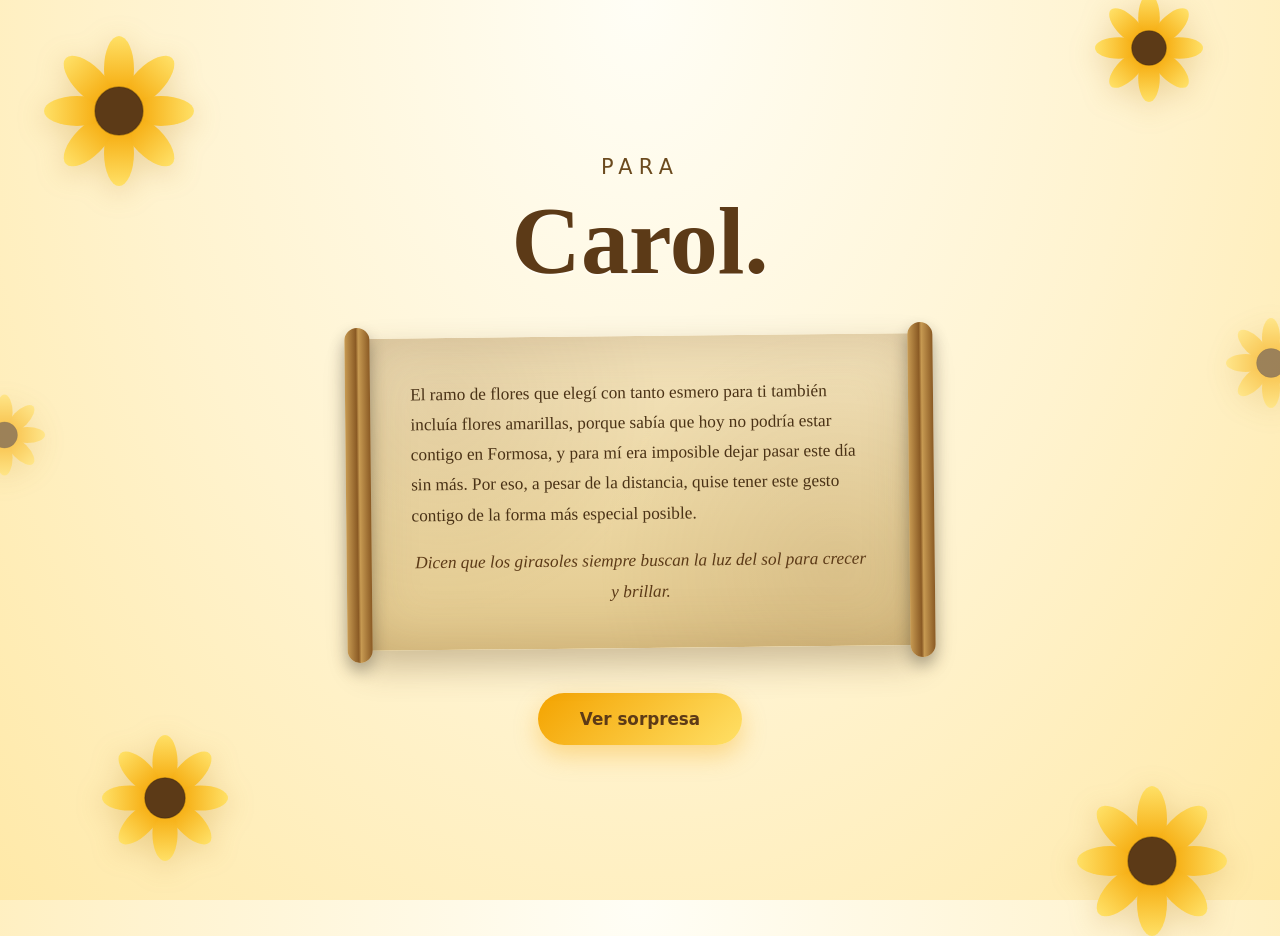
==== commit 9b4643c4: "Add HTML structure and CSS styles for the Flores project" ====
--- a/index.html
+++ b/index.html
@@ -1,369 +1,131 @@
-<!DOCTYPE html>
-<html lang="pt-br">
-    <head>
-        <meta charset="UTF-8" />
-        <meta http-equiv="X-UA-Compatible" content="IE=edge" />
-        <meta name="viewport" content="width=device-width, initial-scale=1.0" />
-        <link rel="stylesheet" href="./src/style/style.css">
-        <link rel="shortcut icon" href="./src/icons8-flower-96.png" type="image/x-icon">
-        <title>Flores</title>
-    </head>
-    <body class="container">
-        <div class="night"></div>
-        <div class="flowers">
-            <div class="flower flower--1">
-                <div class="flower__leafs flower__leafs--1">
-                    <div class="flower__leaf flower__leaf--1"></div>
-                    <div class="flower__leaf flower__leaf--2"></div>
-                    <div class="flower__leaf flower__leaf--3"></div>
-                    <div class="flower__leaf flower__leaf--4"></div>
-                    <div class="flower__leaf flower__leaf--5"></div>
-                    <div class="flower__leaf flower__leaf--6"></div>
-                    <div class="flower__leaf flower__leaf--7"></div>
-                    <div class="flower__leaf flower__leaf--8"></div>
-                    <div class="flower__white-circle"></div>
-
-                    <div class="flower__light flower__light--1"></div>
-                    <div class="flower__light flower__light--2"></div>
-                    <div class="flower__light flower__light--3"></div>
-                    <div class="flower__light flower__light--4"></div>
-                    <div class="flower__light flower__light--5"></div>
-                    <div class="flower__light flower__light--6"></div>
-                    <div class="flower__light flower__light--7"></div>
-                    <div class="flower__light flower__light--8"></div>
-                </div>
-                <div class="flower__line">
-                    <div class="flower__line__leaf flower__line__leaf--1"></div>
-                    <div class="flower__line__leaf flower__line__leaf--2"></div>
-                    <div class="flower__line__leaf flower__line__leaf--3"></div>
-                    <div class="flower__line__leaf flower__line__leaf--4"></div>
-                    <div class="flower__line__leaf flower__line__leaf--5"></div>
-                    <div class="flower__line__leaf flower__line__leaf--6"></div>
-                </div>
-            </div>
-
-            <div class="flower flower--2">
-                <div class="flower__leafs flower__leafs--2">
-                    <div class="flower__leaf flower__leaf--1"></div>
-                    <div class="flower__leaf flower__leaf--2"></div>
-                    <div class="flower__leaf flower__leaf--3"></div>
-                    <div class="flower__leaf flower__leaf--4"></div>
-                    <div class="flower__leaf flower__leaf--5"></div>
-                    <div class="flower__leaf flower__leaf--6"></div>
-                    <div class="flower__leaf flower__leaf--7"></div>
-                    <div class="flower__leaf flower__leaf--8"></div>
-                    <div class="flower__white-circle"></div>
-
-                    <div class="flower__light flower__light--1"></div>
-                    <div class="flower__light flower__light--2"></div>
-                    <div class="flower__light flower__light--3"></div>
-                    <div class="flower__light flower__light--4"></div>
-                    <div class="flower__light flower__light--5"></div>
-                    <div class="flower__light flower__light--6"></div>
-                    <div class="flower__light flower__light--7"></div>
-                    <div class="flower__light flower__light--8"></div>
-                </div>
-                <div class="flower__line">
-                    <div class="flower__line__leaf flower__line__leaf--1"></div>
-                    <div class="flower__line__leaf flower__line__leaf--2"></div>
-                    <div class="flower__line__leaf flower__line__leaf--3"></div>
-                    <div class="flower__line__leaf flower__line__leaf--4"></div>
-                </div>
-            </div>
-
-            <div class="flower flower--3">
-                <div class="flower__leafs flower__leafs--3">
-                    <div class="flower__leaf flower__leaf--1"></div>
-                    <div class="flower__leaf flower__leaf--2"></div>
-                    <div class="flower__leaf flower__leaf--3"></div>
-                    <div class="flower__leaf flower__leaf--4"></div>
-                    <div class="flower__leaf flower__leaf--5"></div>
-                    <div class="flower__leaf flower__leaf--6"></div>
-                    <div class="flower__leaf flower__leaf--7"></div>
-                    <div class="flower__leaf flower__leaf--8"></div>
-                    <div class="flower__white-circle"></div>
-
-                    <div class="flower__light flower__light--1"></div>
-                    <div class="flower__light flower__light--2"></div>
-                    <div class="flower__light flower__light--3"></div>
-                    <div class="flower__light flower__light--4"></div>
-                    <div class="flower__light flower__light--5"></div>
-                    <div class="flower__light flower__light--6"></div>
-                    <div class="flower__light flower__light--7"></div>
-                    <div class="flower__light flower__light--8"></div>
-                </div>
-                <div class="flower__line">
-                    <div class="flower__line__leaf flower__line__leaf--1"></div>
-                    <div class="flower__line__leaf flower__line__leaf--2"></div>
-                    <div class="flower__line__leaf flower__line__leaf--3"></div>
-                    <div class="flower__line__leaf flower__line__leaf--4"></div>
-                </div>
-            </div>
-
-            <div class="grow-ans" style="--d: 1.2s">
-                <div class="flower__g-long">
-                    <div class="flower__g-long__top"></div>
-                    <div class="flower__g-long__bottom"></div>
-                </div>
-            </div>
-
-            <div class="growing-grass">
-                <div class="flower__grass flower__grass--1">
-                    <div class="flower__grass--top"></div>
-                    <div class="flower__grass--bottom"></div>
-                    <div
-                        class="flower__grass__leaf flower__grass__leaf--1"
-                    ></div>
-                    <div
-                        class="flower__grass__leaf flower__grass__leaf--2"
-                    ></div>
-                    <div
-                        class="flower__grass__leaf flower__grass__leaf--3"
-                    ></div>
-                    <div
-                        class="flower__grass__leaf flower__grass__leaf--4"
-                    ></div>
-                    <div
-                        class="flower__grass__leaf flower__grass__leaf--5"
-                    ></div>
-                    <div
-                        class="flower__grass__leaf flower__grass__leaf--6"
-                    ></div>
-                    <div
-                        class="flower__grass__leaf flower__grass__leaf--7"
-                    ></div>
-                    <div
-                        class="flower__grass__leaf flower__grass__leaf--8"
-                    ></div>
-                    <div class="flower__grass__overlay"></div>
-                </div>
-            </div>
-
-            <div class="growing-grass">
-                <div class="flower__grass flower__grass--2">
-                    <div class="flower__grass--top"></div>
-                    <div class="flower__grass--bottom"></div>
-                    <div
-                        class="flower__grass__leaf flower__grass__leaf--1"
-                    ></div>
-                    <div
-                        class="flower__grass__leaf flower__grass__leaf--2"
-                    ></div>
-                    <div
-                        class="flower__grass__leaf flower__grass__leaf--3"
-                    ></div>
-                    <div
-                        class="flower__grass__leaf flower__grass__leaf--4"
-                    ></div>
-                    <div
-                        class="flower__grass__leaf flower__grass__leaf--5"
-                    ></div>
-                    <div
-                        class="flower__grass__leaf flower__grass__leaf--6"
-                    ></div>
-                    <div
-                        class="flower__grass__leaf flower__grass__leaf--7"
-                    ></div>
-                    <div
-                        class="flower__grass__leaf flower__grass__leaf--8"
-                    ></div>
-                    <div class="flower__grass__overlay"></div>
-                </div>
-            </div>
-
-            <div class="grow-ans" style="--d: 2.4s">
-                <div class="flower__g-right flower__g-right--1">
-                    <div class="leaf"></div>
-                </div>
-            </div>
-
-            <div class="grow-ans" style="--d: 2.8s">
-                <div class="flower__g-right flower__g-right--2">
-                    <div class="leaf"></div>
-                </div>
-            </div>
-
-            <div class="grow-ans" style="--d: 2.8s">
-                <div class="flower__g-front">
-                    <div
-                        class="flower__g-front__leaf-wrapper flower__g-front__leaf-wrapper--1"
-                    >
-                        <div class="flower__g-front__leaf"></div>
-                    </div>
-                    <div
-                        class="flower__g-front__leaf-wrapper flower__g-front__leaf-wrapper--2"
-                    >
-                        <div class="flower__g-front__leaf"></div>
-                    </div>
-                    <div
-                        class="flower__g-front__leaf-wrapper flower__g-front__leaf-wrapper--3"
-                    >
-                        <div class="flower__g-front__leaf"></div>
-                    </div>
-                    <div
-                        class="flower__g-front__leaf-wrapper flower__g-front__leaf-wrapper--4"
-                    >
-                        <div class="flower__g-front__leaf"></div>
-                    </div>
-                    <div
-                        class="flower__g-front__leaf-wrapper flower__g-front__leaf-wrapper--5"
-                    >
-                        <div class="flower__g-front__leaf"></div>
-                    </div>
-                    <div
-                        class="flower__g-front__leaf-wrapper flower__g-front__leaf-wrapper--6"
-                    >
-                        <div class="flower__g-front__leaf"></div>
-                    </div>
-                    <div
-                        class="flower__g-front__leaf-wrapper flower__g-front__leaf-wrapper--7"
-                    >
-                        <div class="flower__g-front__leaf"></div>
-                    </div>
-                    <div
-                        class="flower__g-front__leaf-wrapper flower__g-front__leaf-wrapper--8"
-                    >
-                        <div class="flower__g-front__leaf"></div>
-                    </div>
-                    <div class="flower__g-front__line"></div>
-                </div>
-            </div>
-
-            <div class="grow-ans" style="--d: 3.2s">
-                <div class="flower__g-fr">
-                    <div class="leaf"></div>
-                    <div class="flower__g-fr__leaf flower__g-fr__leaf--1"></div>
-                    <div class="flower__g-fr__leaf flower__g-fr__leaf--2"></div>
-                    <div class="flower__g-fr__leaf flower__g-fr__leaf--3"></div>
-                    <div class="flower__g-fr__leaf flower__g-fr__leaf--4"></div>
-                    <div class="flower__g-fr__leaf flower__g-fr__leaf--5"></div>
-                    <div class="flower__g-fr__leaf flower__g-fr__leaf--6"></div>
-                    <div class="flower__g-fr__leaf flower__g-fr__leaf--7"></div>
-                    <div class="flower__g-fr__leaf flower__g-fr__leaf--8"></div>
-                </div>
-            </div>
-
-            <div class="long-g long-g--0">
-                <div class="grow-ans" style="--d: 3s">
-                    <div class="leaf leaf--0"></div>
-                </div>
-                <div class="grow-ans" style="--d: 2.2s">
-                    <div class="leaf leaf--1"></div>
-                </div>
-                <div class="grow-ans" style="--d: 3.4s">
-                    <div class="leaf leaf--2"></div>
-                </div>
-                <div class="grow-ans" style="--d: 3.6s">
-                    <div class="leaf leaf--3"></div>
-                </div>
-            </div>
-
-            <div class="long-g long-g--1">
-                <div class="grow-ans" style="--d: 3.6s">
-                    <div class="leaf leaf--0"></div>
-                </div>
-                <div class="grow-ans" style="--d: 3.8s">
-                    <div class="leaf leaf--1"></div>
-                </div>
-                <div class="grow-ans" style="--d: 4s">
-                    <div class="leaf leaf--2"></div>
-                </div>
-                <div class="grow-ans" style="--d: 4.2s">
-                    <div class="leaf leaf--3"></div>
-                </div>
-            </div>
-
-            <div class="long-g long-g--2">
-                <div class="grow-ans" style="--d: 4s">
-                    <div class="leaf leaf--0"></div>
-                </div>
-                <div class="grow-ans" style="--d: 4.2s">
-                    <div class="leaf leaf--1"></div>
-                </div>
-                <div class="grow-ans" style="--d: 4.4s">
-                    <div class="leaf leaf--2"></div>
-                </div>
-                <div class="grow-ans" style="--d: 4.6s">
-                    <div class="leaf leaf--3"></div>
-                </div>
-            </div>
-
-            <div class="long-g long-g--3">
-                <div class="grow-ans" style="--d: 4s">
-                    <div class="leaf leaf--0"></div>
-                </div>
-                <div class="grow-ans" style="--d: 4.2s">
-                    <div class="leaf leaf--1"></div>
-                </div>
-                <div class="grow-ans" style="--d: 3s">
-                    <div class="leaf leaf--2"></div>
-                </div>
-                <div class="grow-ans" style="--d: 3.6s">
-                    <div class="leaf leaf--3"></div>
-                </div>
-            </div>
-
-            <div class="long-g long-g--4">
-                <div class="grow-ans" style="--d: 4s">
-                    <div class="leaf leaf--0"></div>
-                </div>
-                <div class="grow-ans" style="--d: 4.2s">
-                    <div class="leaf leaf--1"></div>
-                </div>
-                <div class="grow-ans" style="--d: 3s">
-                    <div class="leaf leaf--2"></div>
-                </div>
-                <div class="grow-ans" style="--d: 3.6s">
-                    <div class="leaf leaf--3"></div>
-                </div>
-            </div>
-
-            <div class="long-g long-g--5">
-                <div class="grow-ans" style="--d: 4s">
-                    <div class="leaf leaf--0"></div>
-                </div>
-                <div class="grow-ans" style="--d: 4.2s">
-                    <div class="leaf leaf--1"></div>
-                </div>
-                <div class="grow-ans" style="--d: 3s">
-                    <div class="leaf leaf--2"></div>
-                </div>
-                <div class="grow-ans" style="--d: 3.6s">
-                    <div class="leaf leaf--3"></div>
-                </div>
-            </div>
-
-            <div class="long-g long-g--6">
-                <div class="grow-ans" style="--d: 4.2s">
-                    <div class="leaf leaf--0"></div>
-                </div>
-                <div class="grow-ans" style="--d: 4.4s">
-                    <div class="leaf leaf--1"></div>
-                </div>
-                <div class="grow-ans" style="--d: 4.6s">
-                    <div class="leaf leaf--2"></div>
-                </div>
-                <div class="grow-ans" style="--d: 4.8s">
-                    <div class="leaf leaf--3"></div>
-                </div>
-            </div>
-
-            <div class="long-g long-g--7">
-                <div class="grow-ans" style="--d: 3s">
-                    <div class="leaf leaf--0"></div>
-                </div>
-                <div class="grow-ans" style="--d: 3.2s">
-                    <div class="leaf leaf--1"></div>
-                </div>
-                <div class="grow-ans" style="--d: 3.5s">
-                    <div class="leaf leaf--2"></div>
-                </div>
-                <div class="grow-ans" style="--d: 3.6s">
-                    <div class="leaf leaf--3"></div>
-                </div>
-            </div>
-        </div>
-
-        <script src="./src/js/script.js"></script>
-    </body>
-</html>
+<!doctype html>
+<html lang="pt-br">
+  <head>
+    <meta charset="UTF-8" />
+    <meta http-equiv="X-UA-Compatible" content="IE=edge" />
+    <meta name="viewport" content="width=device-width, initial-scale=1.0" />
+    <link rel="stylesheet" href="./src/style/intro.css" />
+    <link
+      rel="shortcut icon"
+      href="./src/icons8-flower-96.png"
+      type="image/x-icon"
+    />
+    <title>Para Carol</title>
+  </head>
+  <body class="intro">
+    <svg width="0" height="0" style="position: absolute" aria-hidden="true">
+      <defs>
+        <linearGradient id="petalGrad" x1="0" y1="1" x2="0" y2="0">
+          <stop offset="0%" stop-color="#f4a300" />
+          <stop offset="100%" stop-color="#ffe066" />
+        </linearGradient>
+        <symbol id="deco-flower" viewBox="0 0 100 100">
+          <g fill="url(#petalGrad)">
+            <ellipse cx="50" cy="22" rx="10" ry="22" />
+            <ellipse
+              cx="50"
+              cy="22"
+              rx="10"
+              ry="22"
+              transform="rotate(45 50 50)"
+            />
+            <ellipse
+              cx="50"
+              cy="22"
+              rx="10"
+              ry="22"
+              transform="rotate(90 50 50)"
+            />
+            <ellipse
+              cx="50"
+              cy="22"
+              rx="10"
+              ry="22"
+              transform="rotate(135 50 50)"
+            />
+            <ellipse
+              cx="50"
+              cy="22"
+              rx="10"
+              ry="22"
+              transform="rotate(180 50 50)"
+            />
+            <ellipse
+              cx="50"
+              cy="22"
+              rx="10"
+              ry="22"
+              transform="rotate(225 50 50)"
+            />
+            <ellipse
+              cx="50"
+              cy="22"
+              rx="10"
+              ry="22"
+              transform="rotate(270 50 50)"
+            />
+            <ellipse
+              cx="50"
+              cy="22"
+              rx="10"
+              ry="22"
+              transform="rotate(315 50 50)"
+            />
+          </g>
+          <circle cx="50" cy="50" r="16" fill="#5c3a17" />
+          <circle
+            cx="50"
+            cy="50"
+            r="16"
+            fill="none"
+            stroke="#3d2610"
+            stroke-width="1"
+            opacity="0.4"
+          />
+        </symbol>
+      </defs>
+    </svg>
+
+    <div class="intro__flowers" aria-hidden="true">
+      <svg class="intro__deco intro__deco--1">
+        <use href="#deco-flower"></use>
+      </svg>
+      <svg class="intro__deco intro__deco--2">
+        <use href="#deco-flower"></use>
+      </svg>
+      <svg class="intro__deco intro__deco--3">
+        <use href="#deco-flower"></use>
+      </svg>
+      <svg class="intro__deco intro__deco--4">
+        <use href="#deco-flower"></use>
+      </svg>
+      <svg class="intro__deco intro__deco--5">
+        <use href="#deco-flower"></use>
+      </svg>
+      <svg class="intro__deco intro__deco--6">
+        <use href="#deco-flower"></use>
+      </svg>
+    </div>
+
+    <main class="intro__content">
+      <p class="intro__label">Para</p>
+      <h1 class="intro__title">Carol.</h1>
+
+      <div class="intro__scroll">
+        <p>
+          El ramo de flores que elegí con tanto esmero para ti también incluía
+          flores amarillas, porque sabía que hoy no podría estar contigo en
+          Formosa, y para mí era imposible dejar pasar este día sin más. Por
+          eso, a pesar de la distancia, quise tener este gesto contigo de la
+          forma más especial posible.
+        </p>
+        <p class="intro__scroll-quote">
+          Dicen que los girasoles siempre buscan la luz del sol para crecer y
+          brillar.
+        </p>
+      </div>
+
+      <a class="intro__button" href="./flores.html">Ver sorpresa</a>
+    </main>
+  </body>
+</html>
--- a/src/style/intro.css
+++ b/src/style/intro.css
@@ -0,0 +1,181 @@
+*,
+*::after,
+*::before {
+    padding: 0;
+    margin: 0;
+    box-sizing: border-box;
+}
+
+:root {
+    --cream: #fffaf0;
+    --gold: #f4a300;
+    --gold-light: #ffe066;
+    --brown: #5c3a17;
+    --text: #6b4a1e;
+}
+
+body.intro {
+    position: relative;
+    display: flex;
+    align-items: center;
+    justify-content: center;
+    min-height: 100vh;
+    padding: 8vmin 6vw;
+    overflow-x: hidden;
+    background: radial-gradient(ellipse at top, #fffef6 0%, #fff3cf 55%, #ffe9a8 100%);
+    font-family: "Segoe UI", system-ui, sans-serif;
+}
+
+.intro__flowers {
+    position: absolute;
+    inset: 0;
+    z-index: 1;
+    pointer-events: none;
+}
+
+.intro__deco {
+    position: absolute;
+    filter: drop-shadow(0 6px 14px rgba(180, 120, 10, 0.25));
+    animation: intro-sway 6s ease-in-out infinite;
+    transform-origin: bottom center;
+}
+
+.intro__deco--1 {
+    top: 4vmin;
+    left: 3vw;
+    width: 18vmin;
+    animation-delay: 0s;
+}
+.intro__deco--2 {
+    top: -3vmin;
+    right: 6vw;
+    width: 12vmin;
+    animation-delay: 1.2s;
+}
+.intro__deco--3 {
+    bottom: 3vmin;
+    left: 8vw;
+    width: 14vmin;
+    animation-delay: 0.6s;
+}
+.intro__deco--4 {
+    bottom: -4vmin;
+    right: 3vw;
+    width: 20vmin;
+    animation-delay: 1.8s;
+}
+.intro__deco--5 {
+    top: 40%;
+    left: -4vmin;
+    width: 9vmin;
+    opacity: 0.6;
+    animation-delay: 0.9s;
+}
+.intro__deco--6 {
+    top: 32%;
+    right: -4vmin;
+    width: 10vmin;
+    opacity: 0.6;
+    animation-delay: 1.5s;
+}
+
+@keyframes intro-sway {
+    0%,
+    100% {
+        transform: rotate(-6deg);
+    }
+    50% {
+        transform: rotate(6deg);
+    }
+}
+
+.intro__content {
+    position: relative;
+    z-index: 2;
+    text-align: center;
+}
+
+.intro__label {
+    margin: 0 0 0.4rem;
+    color: var(--text);
+    font-size: clamp(1rem, 2vw, 1.3rem);
+    letter-spacing: 0.3em;
+    text-transform: uppercase;
+}
+
+.intro__title {
+    margin: 0 0 2.5rem;
+    color: var(--brown);
+    font-family: "Brush Script MT", "Segoe Script", cursive;
+    font-size: clamp(3rem, 10vw, 6rem);
+    text-shadow: 0 2px 0 rgba(255, 255, 255, 0.5);
+}
+
+.intro__scroll {
+    position: relative;
+    max-width: 560px;
+    margin: 0 auto 2.8rem;
+    padding: 2.6rem 3.2rem;
+    background: linear-gradient(#f3e3bd, #ecd7a3 55%, #e2c88c);
+    background-image: radial-gradient(circle at 15% 20%, rgba(120, 80, 30, 0.1), transparent 40%),
+        radial-gradient(circle at 85% 75%, rgba(120, 80, 30, 0.12), transparent 45%),
+        linear-gradient(#f3e3bd, #ecd7a3 55%, #e2c88c);
+    border-radius: 6px;
+    box-shadow: 0 16px 34px rgba(90, 60, 20, 0.3), inset 0 0 3.5rem rgba(120, 80, 30, 0.25);
+    color: #4a3216;
+    font-family: Georgia, "Times New Roman", serif;
+    font-size: clamp(0.95rem, 1.4vw, 1.08rem);
+    line-height: 1.75;
+    text-align: left;
+    transform: rotate(-0.6deg);
+}
+
+.intro__scroll::before,
+.intro__scroll::after {
+    content: "";
+    position: absolute;
+    top: -0.7rem;
+    bottom: -0.7rem;
+    width: 1.6rem;
+    background: linear-gradient(to right, #c79a52, #8a5a24 45%, #c79a52 55%, #8a5a24);
+    border-radius: 1rem;
+    box-shadow: 0 8px 16px rgba(0, 0, 0, 0.3);
+}
+.intro__scroll::before {
+    left: -0.9rem;
+}
+.intro__scroll::after {
+    right: -0.9rem;
+}
+
+.intro__scroll p {
+    margin: 0 0 1.1rem;
+}
+.intro__scroll p:last-child {
+    margin-bottom: 0;
+}
+
+.intro__scroll-quote {
+    font-style: italic;
+    text-align: center;
+    color: var(--brown);
+}
+
+.intro__button {
+    display: inline-block;
+    padding: 1rem 2.6rem;
+    border-radius: 999px;
+    background: linear-gradient(135deg, var(--gold), var(--gold-light));
+    color: var(--brown);
+    font-weight: 600;
+    font-size: 1.05rem;
+    text-decoration: none;
+    box-shadow: 0 10px 24px rgba(244, 163, 0, 0.35);
+    transition: transform 0.2s ease, box-shadow 0.2s ease;
+}
+
+.intro__button:hover,
+.intro__button:focus-visible {
+    transform: translateY(-3px);
+    box-shadow: 0 14px 30px rgba(244, 163, 0, 0.45);
+}
